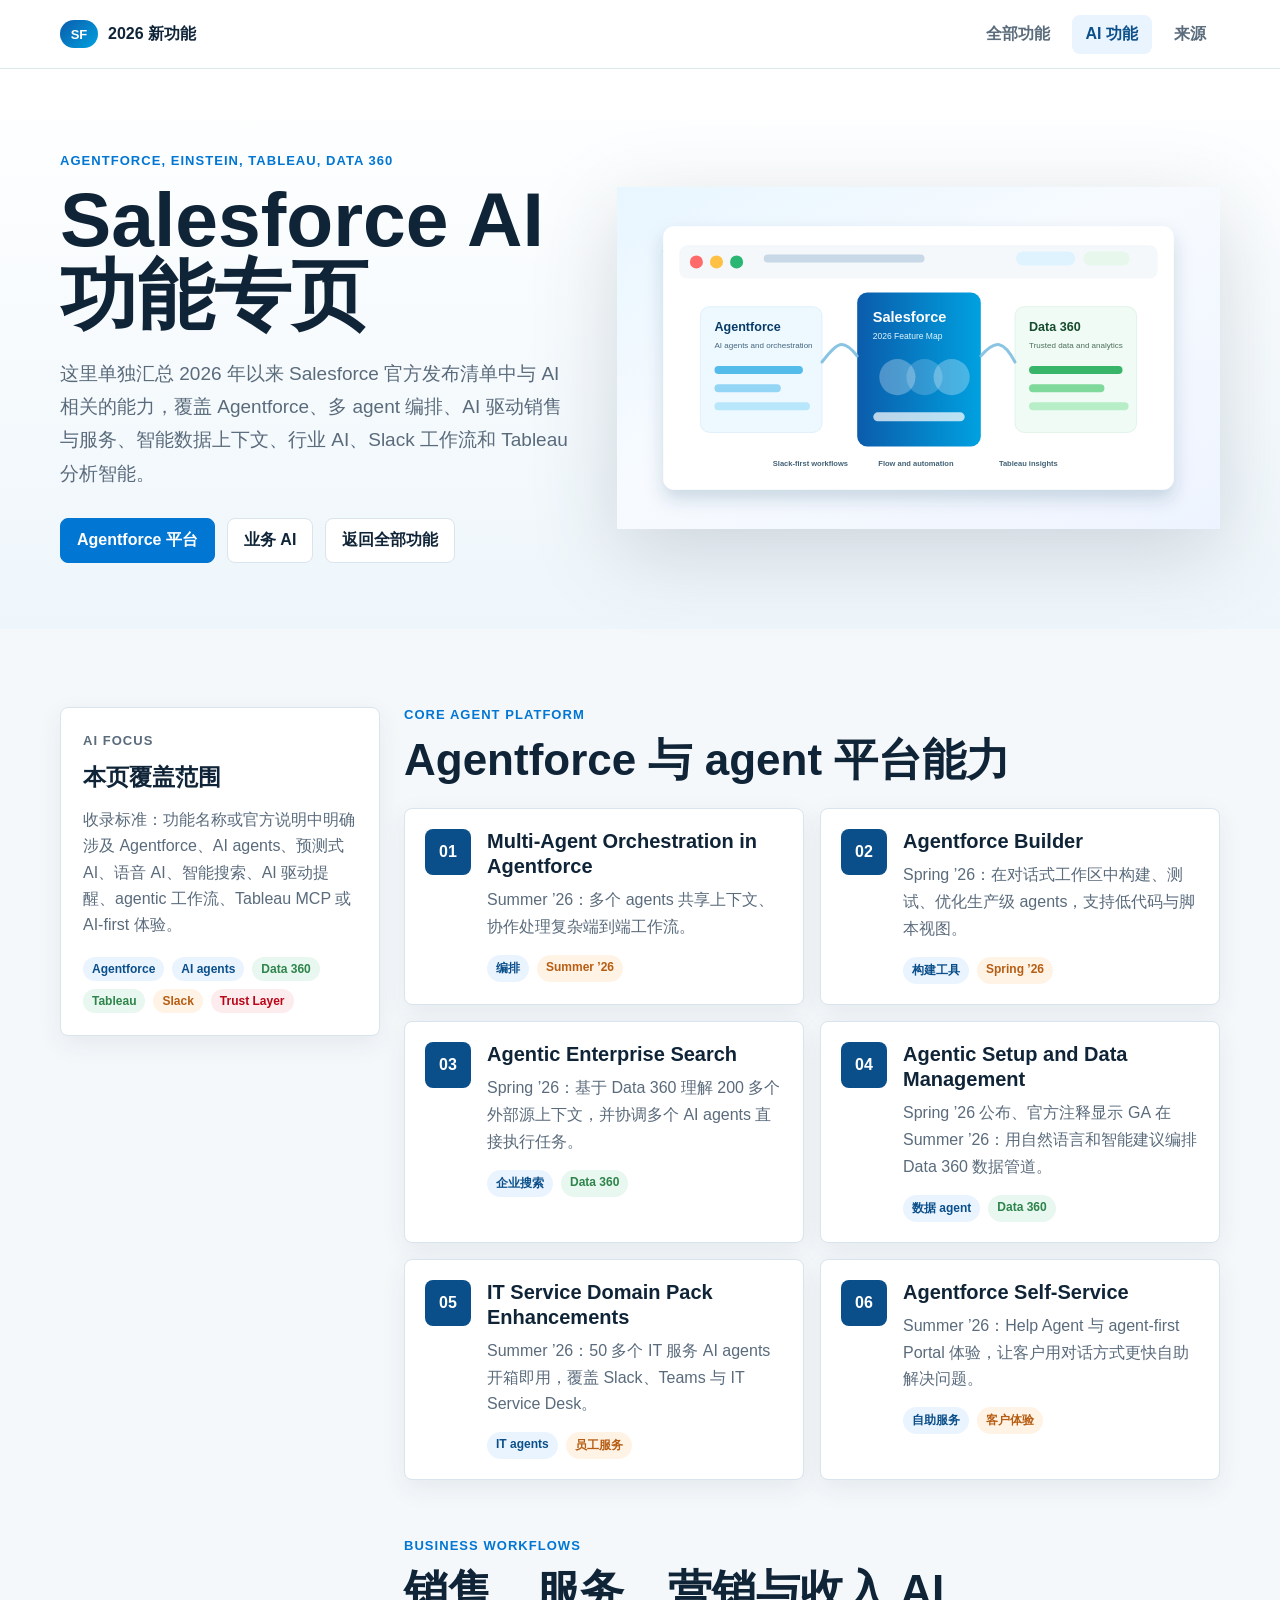
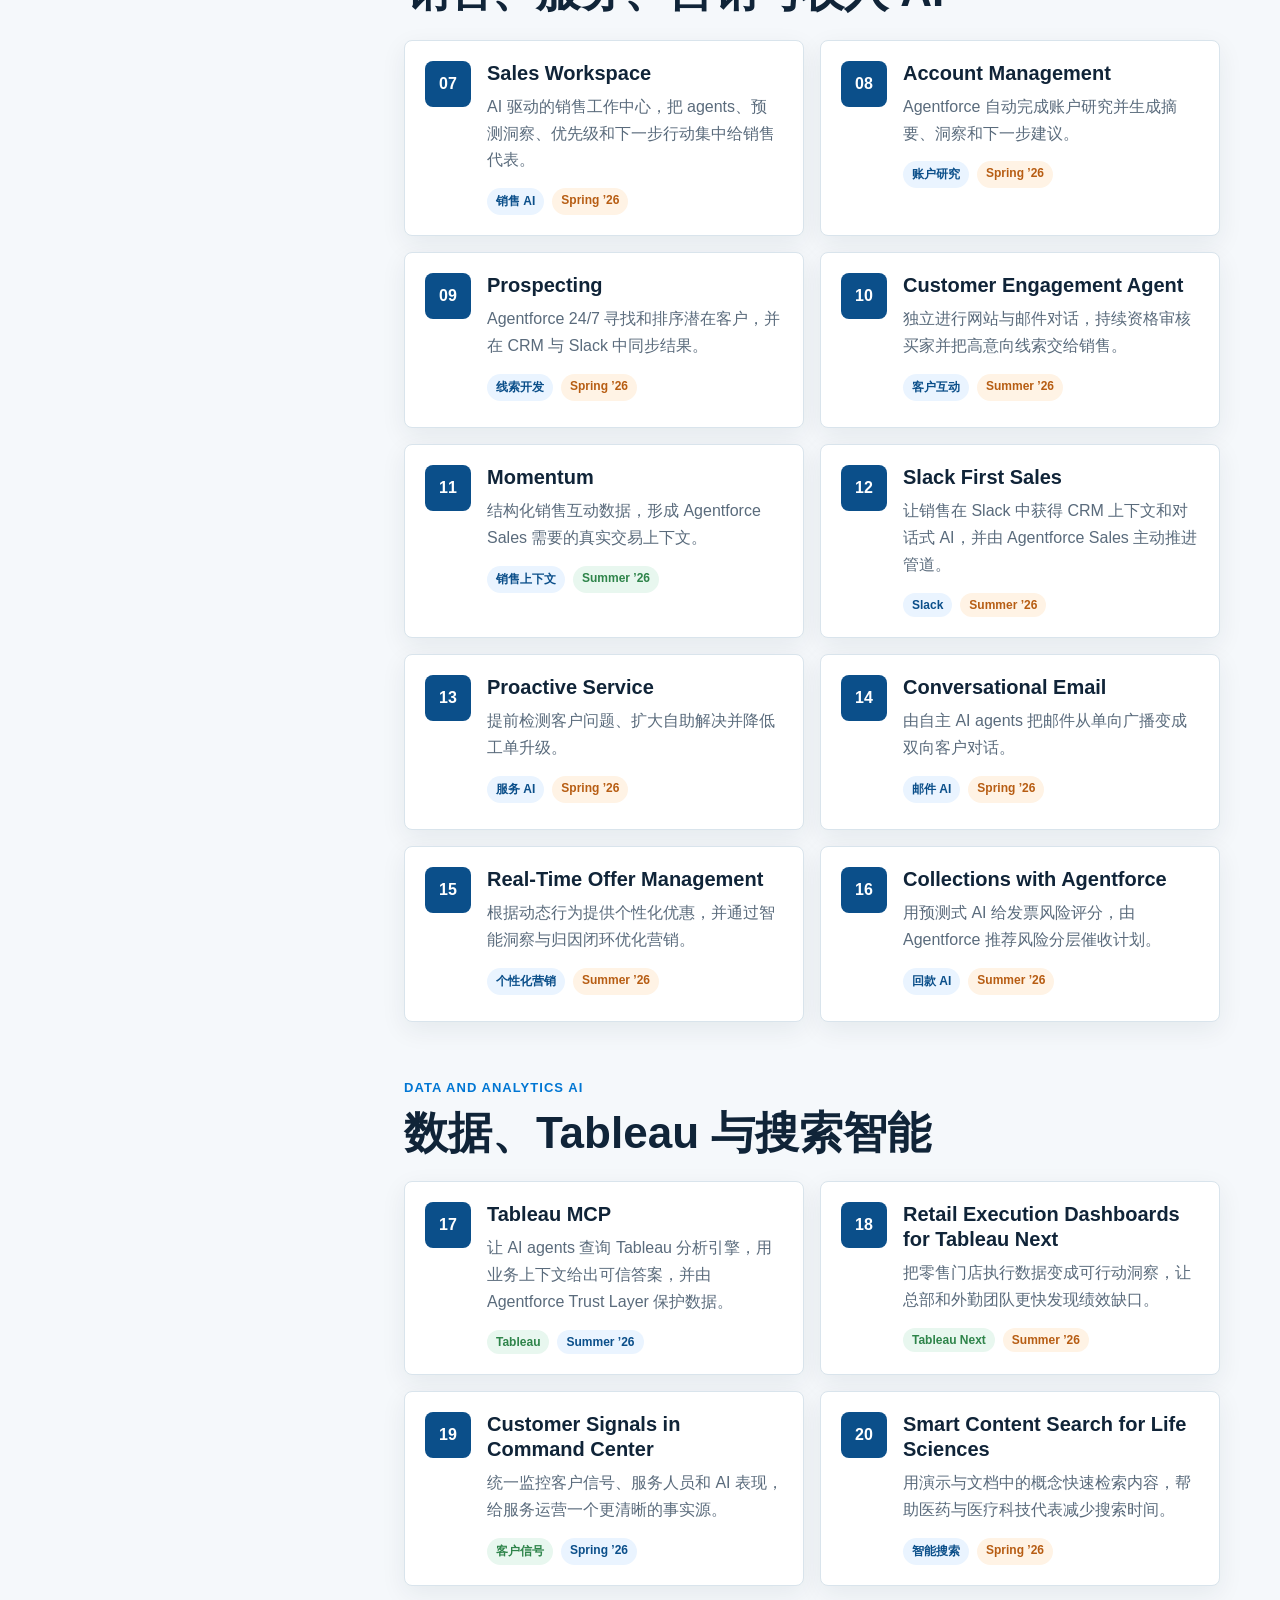
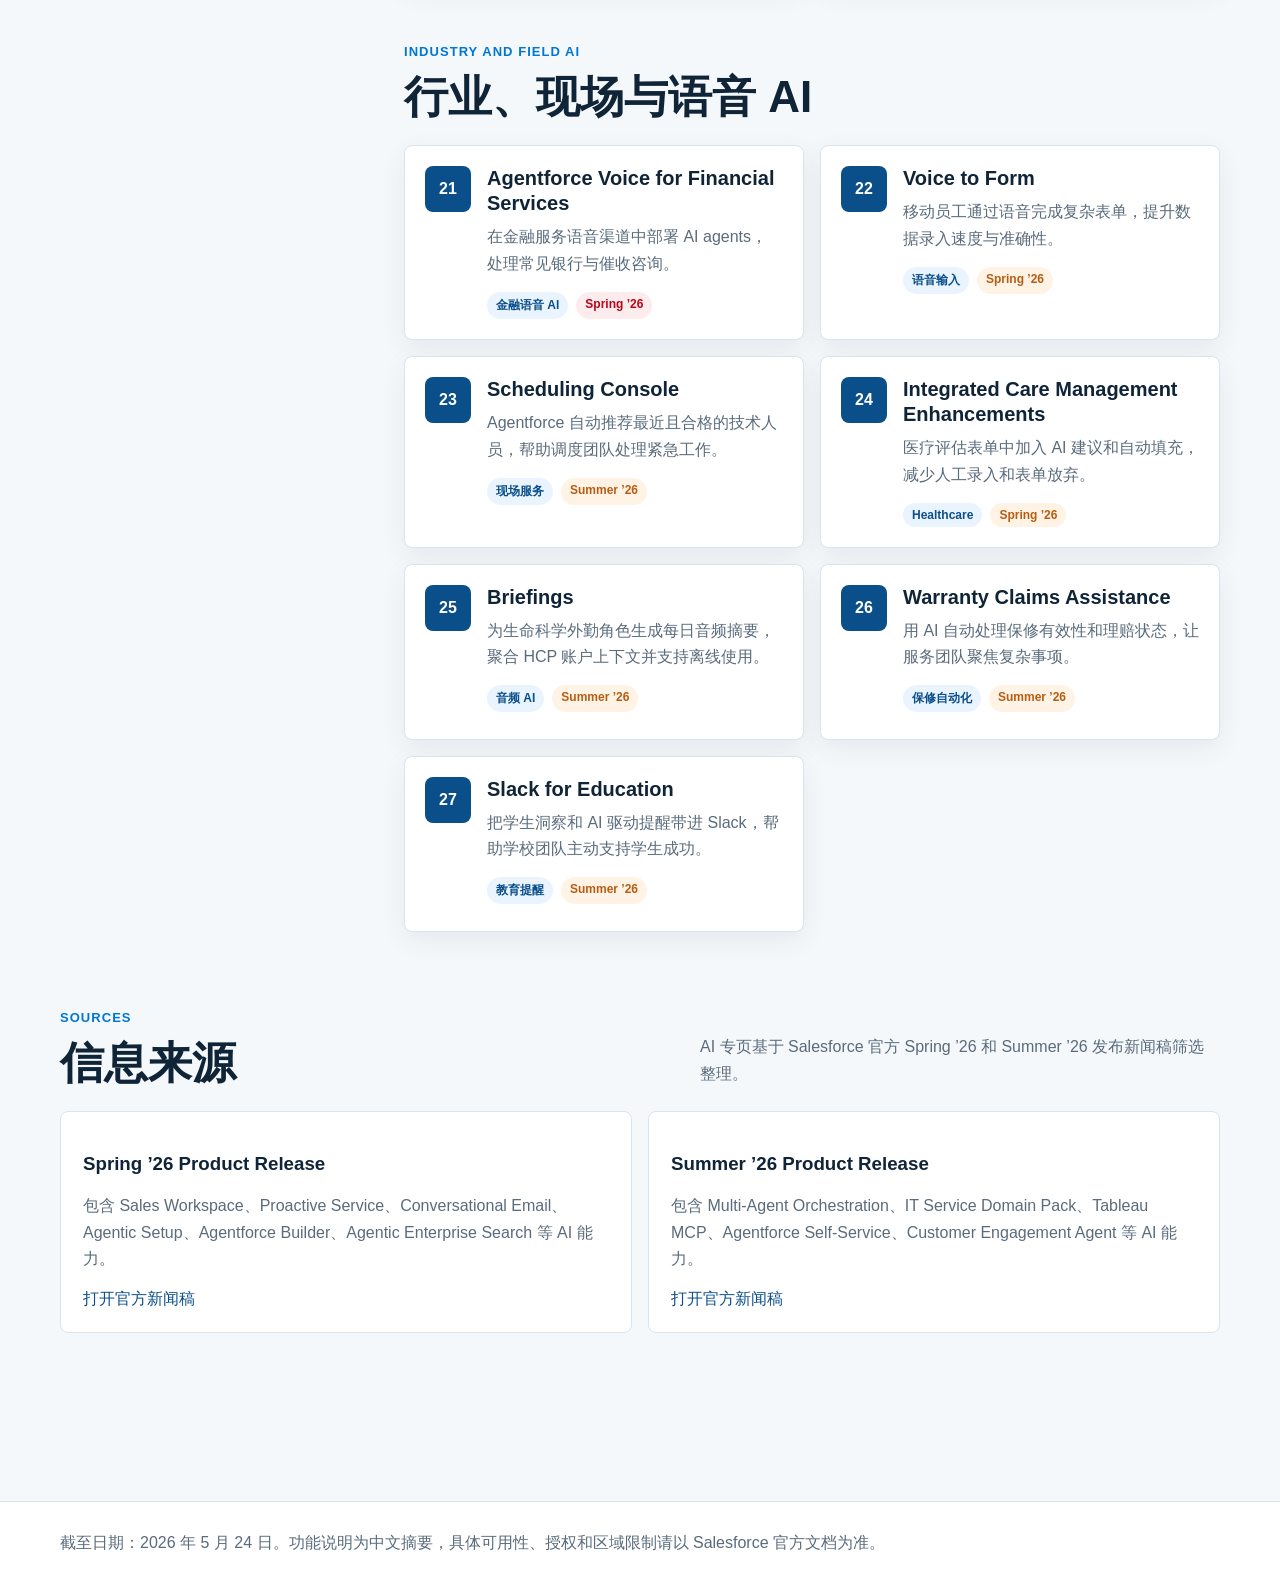
==== ai.html @ 155c59ca "Initial GitHub Pages site" ====
<!doctype html>
<html lang="zh-CN">
  <head>
    <meta charset="utf-8">
    <meta name="viewport" content="width=device-width, initial-scale=1">
    <title>Salesforce 2026 AI 功能专页</title>
    <link rel="stylesheet" href="styles.css">
  </head>
  <body>
    <header class="site-header">
      <nav class="nav" aria-label="主导航">
        <a class="brand" href="index.html" aria-label="Salesforce 2026 新功能">
          <span class="brand-mark">SF</span>
          <span>2026 新功能</span>
        </a>
        <div class="nav-links">
          <a href="index.html">全部功能</a>
          <a href="ai.html" aria-current="page">AI 功能</a>
          <a href="#sources">来源</a>
        </div>
      </nav>
    </header>

    <main>
      <section class="hero">
        <div class="hero-inner">
          <div>
            <p class="eyebrow">Agentforce, Einstein, Tableau, Data 360</p>
            <h1>Salesforce AI 功能专页</h1>
            <p class="lead">这里单独汇总 2026 年以来 Salesforce 官方发布清单中与 AI 相关的能力，覆盖 Agentforce、多 agent 编排、AI 驱动销售与服务、智能数据上下文、行业 AI、Slack 工作流和 Tableau 分析智能。</p>
            <div class="hero-actions">
              <a class="button primary" href="#agentforce">Agentforce 平台</a>
              <a class="button" href="#business-ai">业务 AI</a>
              <a class="button" href="index.html">返回全部功能</a>
            </div>
          </div>
          <img class="hero-visual" src="assets/salesforce-release-map.svg" alt="Salesforce AI 能力地图">
        </div>
      </section>

      <section class="section">
        <div class="ai-layout">
          <aside class="side-panel">
            <p class="eyebrow">AI Focus</p>
            <h2>本页覆盖范围</h2>
            <p>收录标准：功能名称或官方说明中明确涉及 Agentforce、AI agents、预测式 AI、语音 AI、智能搜索、AI 驱动提醒、agentic 工作流、Tableau MCP 或 AI-first 体验。</p>
            <div class="pill-list">
              <span class="tag ai">Agentforce</span>
              <span class="tag ai">AI agents</span>
              <span class="tag data">Data 360</span>
              <span class="tag data">Tableau</span>
              <span class="tag ops">Slack</span>
              <span class="tag security">Trust Layer</span>
            </div>
          </aside>

          <div>
            <div id="agentforce" class="section-header">
              <div>
                <p class="eyebrow">Core agent platform</p>
                <h2>Agentforce 与 agent 平台能力</h2>
              </div>
            </div>
            <div class="release-grid">
              <article class="feature-card">
                <span class="rank">01</span>
                <div>
                  <h3>Multi-Agent Orchestration in Agentforce</h3>
                  <p>Summer ’26：多个 agents 共享上下文、协作处理复杂端到端工作流。</p>
                  <div class="tags"><span class="tag ai">编排</span><span class="tag ops">Summer ’26</span></div>
                </div>
              </article>
              <article class="feature-card">
                <span class="rank">02</span>
                <div>
                  <h3>Agentforce Builder</h3>
                  <p>Spring ’26：在对话式工作区中构建、测试、优化生产级 agents，支持低代码与脚本视图。</p>
                  <div class="tags"><span class="tag ai">构建工具</span><span class="tag ops">Spring ’26</span></div>
                </div>
              </article>
              <article class="feature-card">
                <span class="rank">03</span>
                <div>
                  <h3>Agentic Enterprise Search</h3>
                  <p>Spring ’26：基于 Data 360 理解 200 多个外部源上下文，并协调多个 AI agents 直接执行任务。</p>
                  <div class="tags"><span class="tag ai">企业搜索</span><span class="tag data">Data 360</span></div>
                </div>
              </article>
              <article class="feature-card">
                <span class="rank">04</span>
                <div>
                  <h3>Agentic Setup and Data Management</h3>
                  <p>Spring ’26 公布、官方注释显示 GA 在 Summer ’26：用自然语言和智能建议编排 Data 360 数据管道。</p>
                  <div class="tags"><span class="tag ai">数据 agent</span><span class="tag data">Data 360</span></div>
                </div>
              </article>
              <article class="feature-card">
                <span class="rank">05</span>
                <div>
                  <h3>IT Service Domain Pack Enhancements</h3>
                  <p>Summer ’26：50 多个 IT 服务 AI agents 开箱即用，覆盖 Slack、Teams 与 IT Service Desk。</p>
                  <div class="tags"><span class="tag ai">IT agents</span><span class="tag ops">员工服务</span></div>
                </div>
              </article>
              <article class="feature-card">
                <span class="rank">06</span>
                <div>
                  <h3>Agentforce Self-Service</h3>
                  <p>Summer ’26：Help Agent 与 agent-first Portal 体验，让客户用对话方式更快自助解决问题。</p>
                  <div class="tags"><span class="tag ai">自助服务</span><span class="tag ops">客户体验</span></div>
                </div>
              </article>
            </div>

            <div id="business-ai" class="section-header" style="margin-top: 58px;">
              <div>
                <p class="eyebrow">Business workflows</p>
                <h2>销售、服务、营销与收入 AI</h2>
              </div>
            </div>
            <div class="release-grid">
              <article class="feature-card">
                <span class="rank">07</span>
                <div>
                  <h3>Sales Workspace</h3>
                  <p>AI 驱动的销售工作中心，把 agents、预测洞察、优先级和下一步行动集中给销售代表。</p>
                  <div class="tags"><span class="tag ai">销售 AI</span><span class="tag ops">Spring ’26</span></div>
                </div>
              </article>
              <article class="feature-card">
                <span class="rank">08</span>
                <div>
                  <h3>Account Management</h3>
                  <p>Agentforce 自动完成账户研究并生成摘要、洞察和下一步建议。</p>
                  <div class="tags"><span class="tag ai">账户研究</span><span class="tag ops">Spring ’26</span></div>
                </div>
              </article>
              <article class="feature-card">
                <span class="rank">09</span>
                <div>
                  <h3>Prospecting</h3>
                  <p>Agentforce 24/7 寻找和排序潜在客户，并在 CRM 与 Slack 中同步结果。</p>
                  <div class="tags"><span class="tag ai">线索开发</span><span class="tag ops">Spring ’26</span></div>
                </div>
              </article>
              <article class="feature-card">
                <span class="rank">10</span>
                <div>
                  <h3>Customer Engagement Agent</h3>
                  <p>独立进行网站与邮件对话，持续资格审核买家并把高意向线索交给销售。</p>
                  <div class="tags"><span class="tag ai">客户互动</span><span class="tag ops">Summer ’26</span></div>
                </div>
              </article>
              <article class="feature-card">
                <span class="rank">11</span>
                <div>
                  <h3>Momentum</h3>
                  <p>结构化销售互动数据，形成 Agentforce Sales 需要的真实交易上下文。</p>
                  <div class="tags"><span class="tag ai">销售上下文</span><span class="tag data">Summer ’26</span></div>
                </div>
              </article>
              <article class="feature-card">
                <span class="rank">12</span>
                <div>
                  <h3>Slack First Sales</h3>
                  <p>让销售在 Slack 中获得 CRM 上下文和对话式 AI，并由 Agentforce Sales 主动推进管道。</p>
                  <div class="tags"><span class="tag ai">Slack</span><span class="tag ops">Summer ’26</span></div>
                </div>
              </article>
              <article class="feature-card">
                <span class="rank">13</span>
                <div>
                  <h3>Proactive Service</h3>
                  <p>提前检测客户问题、扩大自助解决并降低工单升级。</p>
                  <div class="tags"><span class="tag ai">服务 AI</span><span class="tag ops">Spring ’26</span></div>
                </div>
              </article>
              <article class="feature-card">
                <span class="rank">14</span>
                <div>
                  <h3>Conversational Email</h3>
                  <p>由自主 AI agents 把邮件从单向广播变成双向客户对话。</p>
                  <div class="tags"><span class="tag ai">邮件 AI</span><span class="tag ops">Spring ’26</span></div>
                </div>
              </article>
              <article class="feature-card">
                <span class="rank">15</span>
                <div>
                  <h3>Real-Time Offer Management</h3>
                  <p>根据动态行为提供个性化优惠，并通过智能洞察与归因闭环优化营销。</p>
                  <div class="tags"><span class="tag ai">个性化营销</span><span class="tag ops">Summer ’26</span></div>
                </div>
              </article>
              <article class="feature-card">
                <span class="rank">16</span>
                <div>
                  <h3>Collections with Agentforce</h3>
                  <p>用预测式 AI 给发票风险评分，由 Agentforce 推荐风险分层催收计划。</p>
                  <div class="tags"><span class="tag ai">回款 AI</span><span class="tag ops">Summer ’26</span></div>
                </div>
              </article>
            </div>

            <div id="data-ai" class="section-header" style="margin-top: 58px;">
              <div>
                <p class="eyebrow">Data and analytics AI</p>
                <h2>数据、Tableau 与搜索智能</h2>
              </div>
            </div>
            <div class="release-grid">
              <article class="feature-card">
                <span class="rank">17</span>
                <div>
                  <h3>Tableau MCP</h3>
                  <p>让 AI agents 查询 Tableau 分析引擎，用业务上下文给出可信答案，并由 Agentforce Trust Layer 保护数据。</p>
                  <div class="tags"><span class="tag data">Tableau</span><span class="tag ai">Summer ’26</span></div>
                </div>
              </article>
              <article class="feature-card">
                <span class="rank">18</span>
                <div>
                  <h3>Retail Execution Dashboards for Tableau Next</h3>
                  <p>把零售门店执行数据变成可行动洞察，让总部和外勤团队更快发现绩效缺口。</p>
                  <div class="tags"><span class="tag data">Tableau Next</span><span class="tag ops">Summer ’26</span></div>
                </div>
              </article>
              <article class="feature-card">
                <span class="rank">19</span>
                <div>
                  <h3>Customer Signals in Command Center</h3>
                  <p>统一监控客户信号、服务人员和 AI 表现，给服务运营一个更清晰的事实源。</p>
                  <div class="tags"><span class="tag data">客户信号</span><span class="tag ai">Spring ’26</span></div>
                </div>
              </article>
              <article class="feature-card">
                <span class="rank">20</span>
                <div>
                  <h3>Smart Content Search for Life Sciences</h3>
                  <p>用演示与文档中的概念快速检索内容，帮助医药与医疗科技代表减少搜索时间。</p>
                  <div class="tags"><span class="tag ai">智能搜索</span><span class="tag ops">Spring ’26</span></div>
                </div>
              </article>
            </div>

            <div id="industry-ai" class="section-header" style="margin-top: 58px;">
              <div>
                <p class="eyebrow">Industry and field AI</p>
                <h2>行业、现场与语音 AI</h2>
              </div>
            </div>
            <div class="release-grid">
              <article class="feature-card">
                <span class="rank">21</span>
                <div>
                  <h3>Agentforce Voice for Financial Services</h3>
                  <p>在金融服务语音渠道中部署 AI agents，处理常见银行与催收咨询。</p>
                  <div class="tags"><span class="tag ai">金融语音 AI</span><span class="tag security">Spring ’26</span></div>
                </div>
              </article>
              <article class="feature-card">
                <span class="rank">22</span>
                <div>
                  <h3>Voice to Form</h3>
                  <p>移动员工通过语音完成复杂表单，提升数据录入速度与准确性。</p>
                  <div class="tags"><span class="tag ai">语音输入</span><span class="tag ops">Spring ’26</span></div>
                </div>
              </article>
              <article class="feature-card">
                <span class="rank">23</span>
                <div>
                  <h3>Scheduling Console</h3>
                  <p>Agentforce 自动推荐最近且合格的技术人员，帮助调度团队处理紧急工作。</p>
                  <div class="tags"><span class="tag ai">现场服务</span><span class="tag ops">Summer ’26</span></div>
                </div>
              </article>
              <article class="feature-card">
                <span class="rank">24</span>
                <div>
                  <h3>Integrated Care Management Enhancements</h3>
                  <p>医疗评估表单中加入 AI 建议和自动填充，减少人工录入和表单放弃。</p>
                  <div class="tags"><span class="tag ai">Healthcare</span><span class="tag ops">Spring ’26</span></div>
                </div>
              </article>
              <article class="feature-card">
                <span class="rank">25</span>
                <div>
                  <h3>Briefings</h3>
                  <p>为生命科学外勤角色生成每日音频摘要，聚合 HCP 账户上下文并支持离线使用。</p>
                  <div class="tags"><span class="tag ai">音频 AI</span><span class="tag ops">Summer ’26</span></div>
                </div>
              </article>
              <article class="feature-card">
                <span class="rank">26</span>
                <div>
                  <h3>Warranty Claims Assistance</h3>
                  <p>用 AI 自动处理保修有效性和理赔状态，让服务团队聚焦复杂事项。</p>
                  <div class="tags"><span class="tag ai">保修自动化</span><span class="tag ops">Summer ’26</span></div>
                </div>
              </article>
              <article class="feature-card">
                <span class="rank">27</span>
                <div>
                  <h3>Slack for Education</h3>
                  <p>把学生洞察和 AI 驱动提醒带进 Slack，帮助学校团队主动支持学生成功。</p>
                  <div class="tags"><span class="tag ai">教育提醒</span><span class="tag ops">Summer ’26</span></div>
                </div>
              </article>
            </div>
          </div>
        </div>
      </section>

      <section id="sources" class="section">
        <div class="section-header">
          <div>
            <p class="eyebrow">Sources</p>
            <h2>信息来源</h2>
          </div>
          <p class="section-note">AI 专页基于 Salesforce 官方 Spring ’26 和 Summer ’26 发布新闻稿筛选整理。</p>
        </div>
        <div class="source-list">
          <article class="source-item">
            <h3>Spring ’26 Product Release</h3>
            <p>包含 Sales Workspace、Proactive Service、Conversational Email、Agentic Setup、Agentforce Builder、Agentic Enterprise Search 等 AI 能力。</p>
            <a href="https://www.salesforce.com/news/stories/spring-2026-product-release-announcement/" target="_blank" rel="noreferrer">打开官方新闻稿</a>
          </article>
          <article class="source-item">
            <h3>Summer ’26 Product Release</h3>
            <p>包含 Multi-Agent Orchestration、IT Service Domain Pack、Tableau MCP、Agentforce Self-Service、Customer Engagement Agent 等 AI 能力。</p>
            <a href="https://www.salesforce.com/news/stories/summer-2026-product-release-announcement/" target="_blank" rel="noreferrer">打开官方新闻稿</a>
          </article>
        </div>
      </section>
    </main>

    <footer class="site-footer">
      <p>截至日期：2026 年 5 月 24 日。功能说明为中文摘要，具体可用性、授权和区域限制请以 Salesforce 官方文档为准。</p>
    </footer>
  </body>
</html>
---- styles.css ----
:root {
  --ink: #102438;
  --muted: #5a6b7c;
  --line: #d9e4ec;
  --paper: #ffffff;
  --wash: #f5f8fb;
  --blue: #0176d3;
  --deep-blue: #0b4f8a;
  --teal: #0d9488;
  --green: #2e844a;
  --orange: #b75d13;
  --red: #ba0517;
  --shadow: 0 18px 48px rgba(16, 36, 56, 0.12);
}

* {
  box-sizing: border-box;
}

html {
  scroll-behavior: smooth;
}

body {
  margin: 0;
  color: var(--ink);
  background: var(--wash);
  font-family: Inter, "Segoe UI", "Microsoft YaHei", Arial, sans-serif;
  letter-spacing: 0;
}

a {
  color: var(--deep-blue);
  text-decoration: none;
}

a:hover {
  text-decoration: underline;
}

.site-header {
  position: sticky;
  top: 0;
  z-index: 10;
  border-bottom: 1px solid rgba(217, 228, 236, 0.9);
  background: rgba(255, 255, 255, 0.92);
  backdrop-filter: blur(12px);
}

.nav {
  display: flex;
  align-items: center;
  justify-content: space-between;
  width: min(1160px, calc(100% - 32px));
  min-height: 68px;
  margin: 0 auto;
  gap: 20px;
}

.brand {
  display: flex;
  align-items: center;
  gap: 10px;
  font-weight: 800;
  color: var(--ink);
}

.brand-mark {
  display: grid;
  place-items: center;
  width: 38px;
  height: 28px;
  border-radius: 14px;
  color: white;
  background: linear-gradient(135deg, #0b5cab, #00a1e0);
  font-size: 13px;
}

.nav-links {
  display: flex;
  align-items: center;
  gap: 8px;
}

.nav-links a {
  min-height: 38px;
  padding: 9px 14px;
  border-radius: 8px;
  color: var(--muted);
  font-weight: 700;
}

.nav-links a[aria-current="page"],
.nav-links a:hover {
  background: #eaf4ff;
  color: var(--deep-blue);
  text-decoration: none;
}

.hero {
  background: linear-gradient(180deg, #ffffff 0%, #eef6fb 100%);
}

.hero-inner {
  display: grid;
  grid-template-columns: minmax(0, 0.92fr) minmax(360px, 1.08fr);
  align-items: center;
  gap: 44px;
  width: min(1160px, calc(100% - 32px));
  min-height: 560px;
  margin: 0 auto;
  padding: 52px 0 34px;
}

.eyebrow {
  margin: 0 0 14px;
  color: var(--blue);
  font-size: 13px;
  font-weight: 800;
  letter-spacing: 0.08em;
  text-transform: uppercase;
}

h1 {
  max-width: 760px;
  margin: 0;
  font-size: clamp(40px, 6vw, 78px);
  line-height: 0.98;
  letter-spacing: 0;
}

.lead {
  max-width: 680px;
  margin: 24px 0 0;
  color: var(--muted);
  font-size: 19px;
  line-height: 1.75;
}

.hero-actions {
  display: flex;
  flex-wrap: wrap;
  gap: 12px;
  margin-top: 28px;
}

.button {
  display: inline-flex;
  align-items: center;
  justify-content: center;
  min-height: 44px;
  padding: 11px 16px;
  border: 1px solid var(--line);
  border-radius: 8px;
  background: var(--paper);
  color: var(--ink);
  font-weight: 800;
}

.button.primary {
  border-color: var(--blue);
  background: var(--blue);
  color: #fff;
}

.hero-visual {
  width: 100%;
  filter: drop-shadow(0 24px 42px rgba(16, 36, 56, 0.16));
}

.metric-strip {
  display: grid;
  grid-template-columns: repeat(4, 1fr);
  width: min(1160px, calc(100% - 32px));
  margin: -16px auto 0;
  border: 1px solid var(--line);
  border-radius: 8px;
  overflow: hidden;
  background: var(--paper);
  box-shadow: var(--shadow);
}

.metric {
  padding: 22px 24px;
  border-right: 1px solid var(--line);
}

.metric:last-child {
  border-right: 0;
}

.metric strong {
  display: block;
  font-size: 28px;
}

.metric span {
  display: block;
  margin-top: 5px;
  color: var(--muted);
  line-height: 1.5;
}

.section {
  width: min(1160px, calc(100% - 32px));
  margin: 0 auto;
  padding: 78px 0 0;
}

.section-header {
  display: flex;
  align-items: end;
  justify-content: space-between;
  gap: 20px;
  margin-bottom: 24px;
}

h2 {
  margin: 0;
  font-size: clamp(28px, 4vw, 44px);
  line-height: 1.1;
}

.section-note {
  max-width: 520px;
  margin: 0;
  color: var(--muted);
  line-height: 1.65;
}

.release-grid {
  display: grid;
  grid-template-columns: repeat(2, minmax(0, 1fr));
  gap: 16px;
}

.feature-card {
  display: grid;
  grid-template-columns: auto 1fr;
  gap: 16px;
  min-height: 176px;
  padding: 20px;
  border: 1px solid var(--line);
  border-radius: 8px;
  background: var(--paper);
  box-shadow: 0 8px 26px rgba(16, 36, 56, 0.07);
}

.rank {
  display: grid;
  place-items: center;
  width: 46px;
  height: 46px;
  border-radius: 8px;
  color: #fff;
  background: var(--deep-blue);
  font-weight: 900;
}

.feature-card h3 {
  margin: 0 0 8px;
  font-size: 20px;
  line-height: 1.25;
}

.feature-card p {
  margin: 0;
  color: var(--muted);
  line-height: 1.68;
}

.tags {
  display: flex;
  flex-wrap: wrap;
  gap: 8px;
  margin-top: 14px;
}

.tag {
  padding: 5px 9px;
  border-radius: 999px;
  background: #eef4f8;
  color: #41576b;
  font-size: 12px;
  font-weight: 800;
}

.tag.ai {
  background: #eaf4ff;
  color: var(--deep-blue);
}

.tag.data {
  background: #e8f7ef;
  color: var(--green);
}

.tag.ops {
  background: #fff3e5;
  color: var(--orange);
}

.tag.security {
  background: #fdecee;
  color: var(--red);
}

.release-spring .rank {
  background: var(--deep-blue);
}

.release-summer .rank {
  background: var(--teal);
}

.ai-layout {
  display: grid;
  grid-template-columns: 320px minmax(0, 1fr);
  gap: 24px;
}

.side-panel {
  position: sticky;
  top: 92px;
  align-self: start;
  padding: 22px;
  border: 1px solid var(--line);
  border-radius: 8px;
  background: var(--paper);
  box-shadow: 0 8px 26px rgba(16, 36, 56, 0.07);
}

.side-panel h2 {
  font-size: 23px;
}

.side-panel p,
.source-list p {
  color: var(--muted);
  line-height: 1.65;
}

.pill-list {
  display: flex;
  flex-wrap: wrap;
  gap: 8px;
  margin-top: 18px;
}

.source-list {
  display: grid;
  grid-template-columns: repeat(2, minmax(0, 1fr));
  gap: 16px;
  padding-bottom: 84px;
}

.source-item {
  padding: 22px;
  border: 1px solid var(--line);
  border-radius: 8px;
  background: var(--paper);
}

.site-footer {
  margin-top: 84px;
  padding: 28px 0;
  border-top: 1px solid var(--line);
  background: #fff;
  color: var(--muted);
}

.site-footer p {
  width: min(1160px, calc(100% - 32px));
  margin: 0 auto;
  line-height: 1.6;
}

@media (max-width: 900px) {
  .hero-inner,
  .ai-layout {
    grid-template-columns: 1fr;
  }

  .hero-inner {
    min-height: 0;
  }

  .hero-visual {
    max-width: 720px;
  }

  .metric-strip,
  .release-grid,
  .source-list {
    grid-template-columns: 1fr;
  }

  .metric {
    border-right: 0;
    border-bottom: 1px solid var(--line);
  }

  .metric:last-child {
    border-bottom: 0;
  }

  .side-panel {
    position: static;
  }
}

@media (max-width: 620px) {
  .nav {
    align-items: start;
    flex-direction: column;
    padding: 14px 0;
  }

  .nav-links {
    width: 100%;
  }

  .nav-links a {
    flex: 1;
    text-align: center;
  }

  .hero-inner,
  .section {
    width: min(100% - 24px, 1160px);
  }

  .metric-strip {
    width: min(100% - 24px, 1160px);
  }

  .feature-card {
    grid-template-columns: 1fr;
  }
}
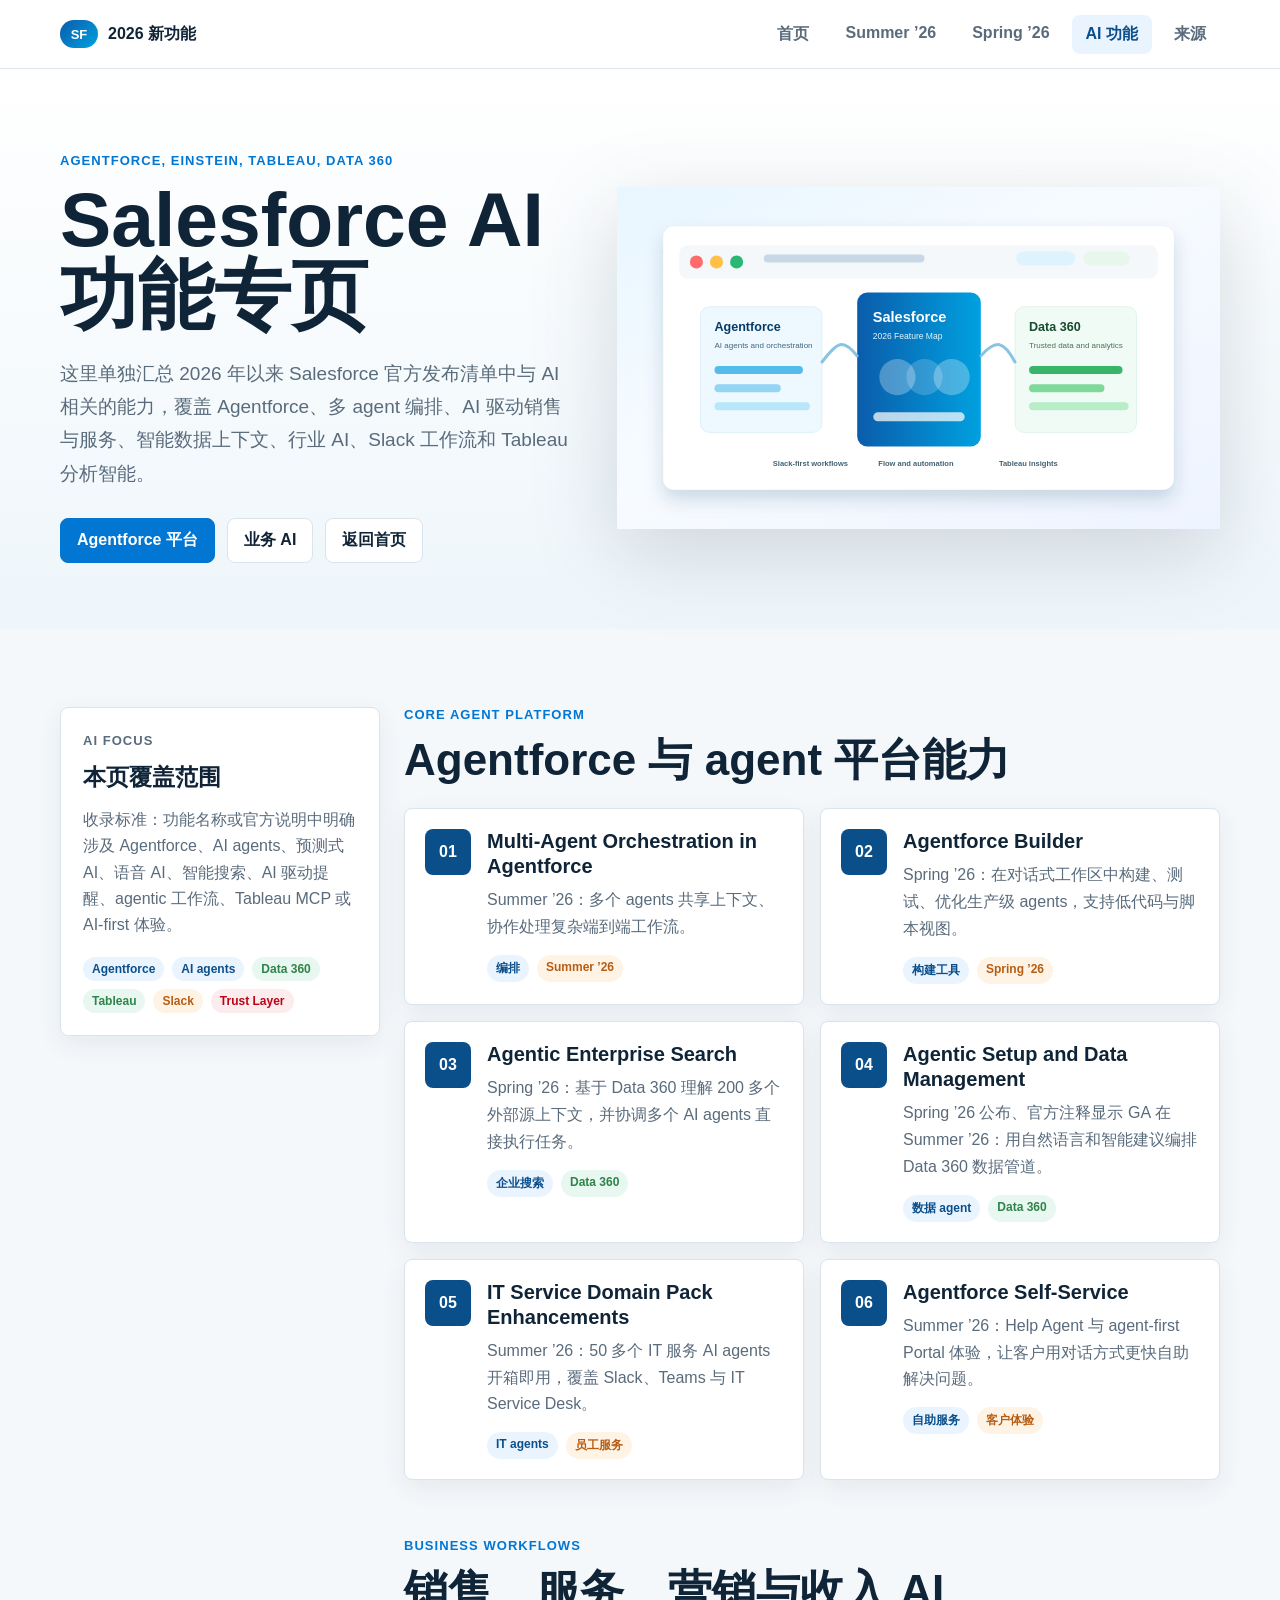
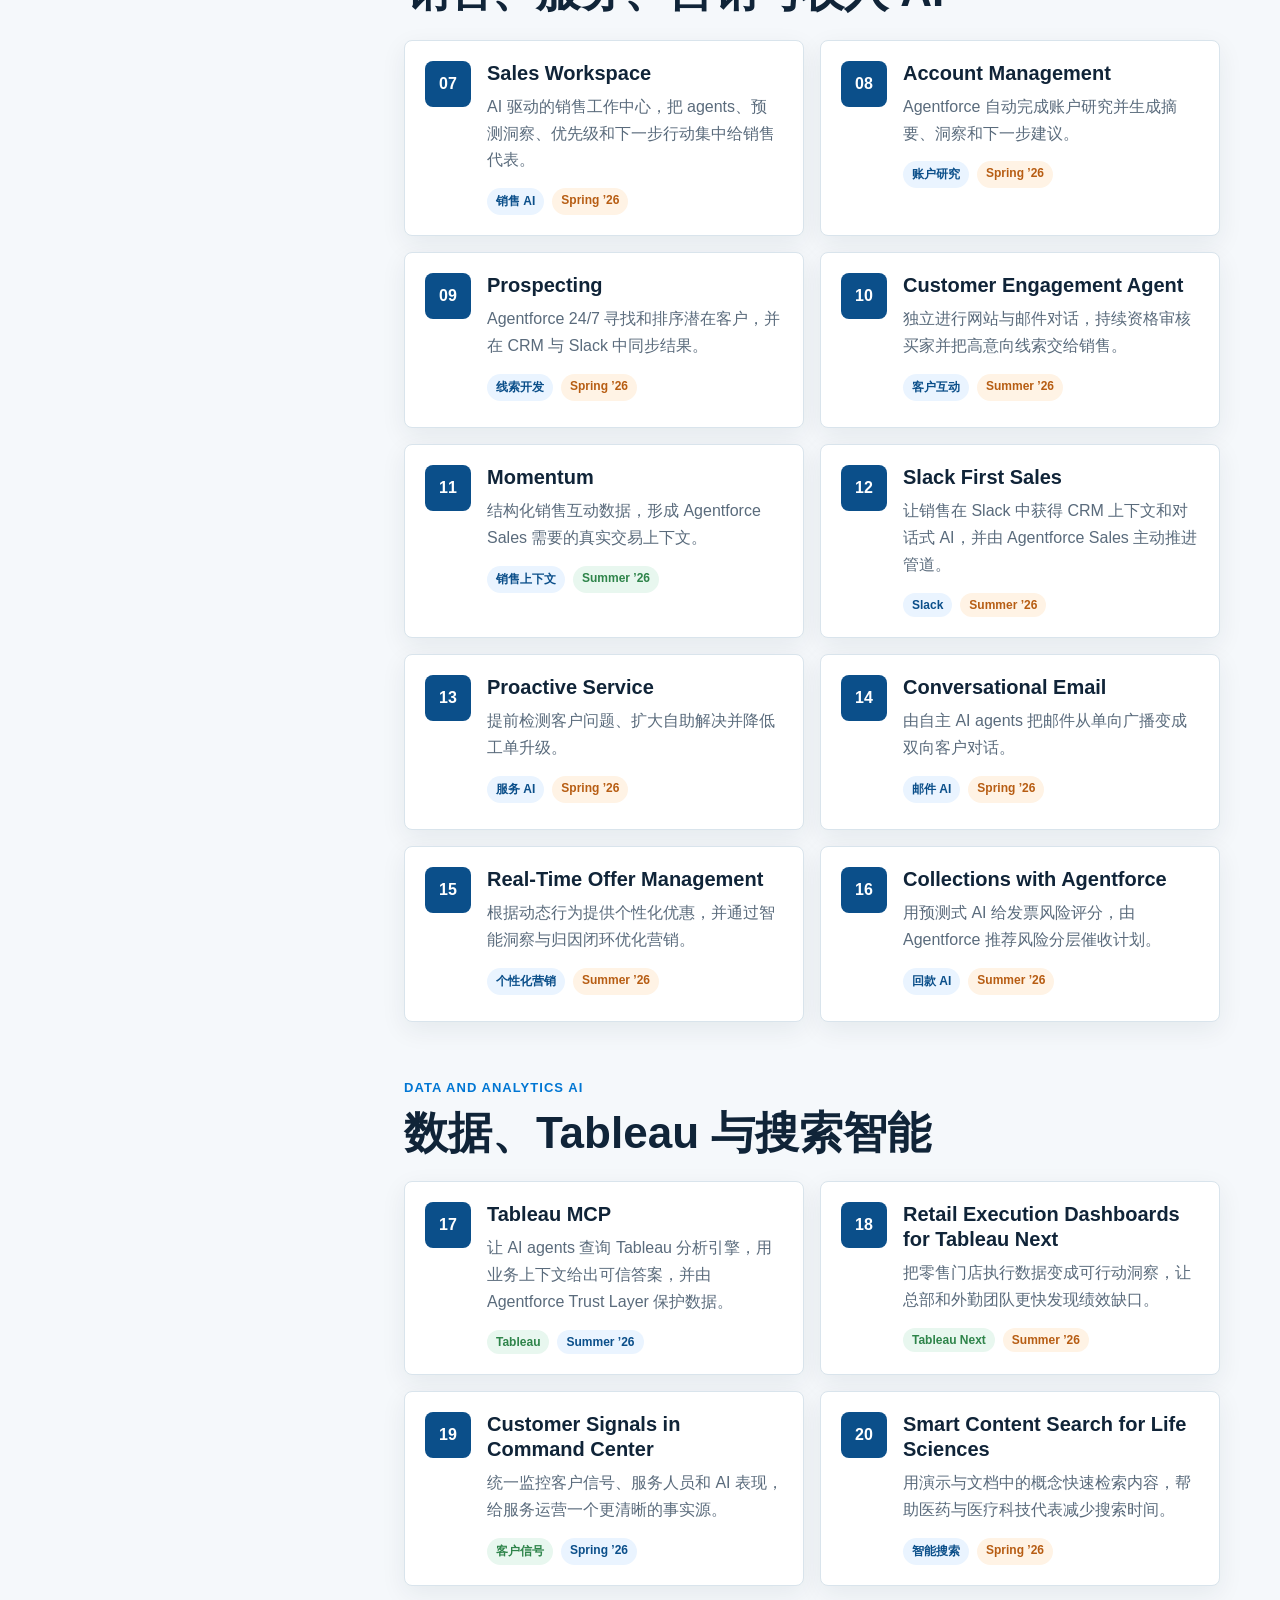
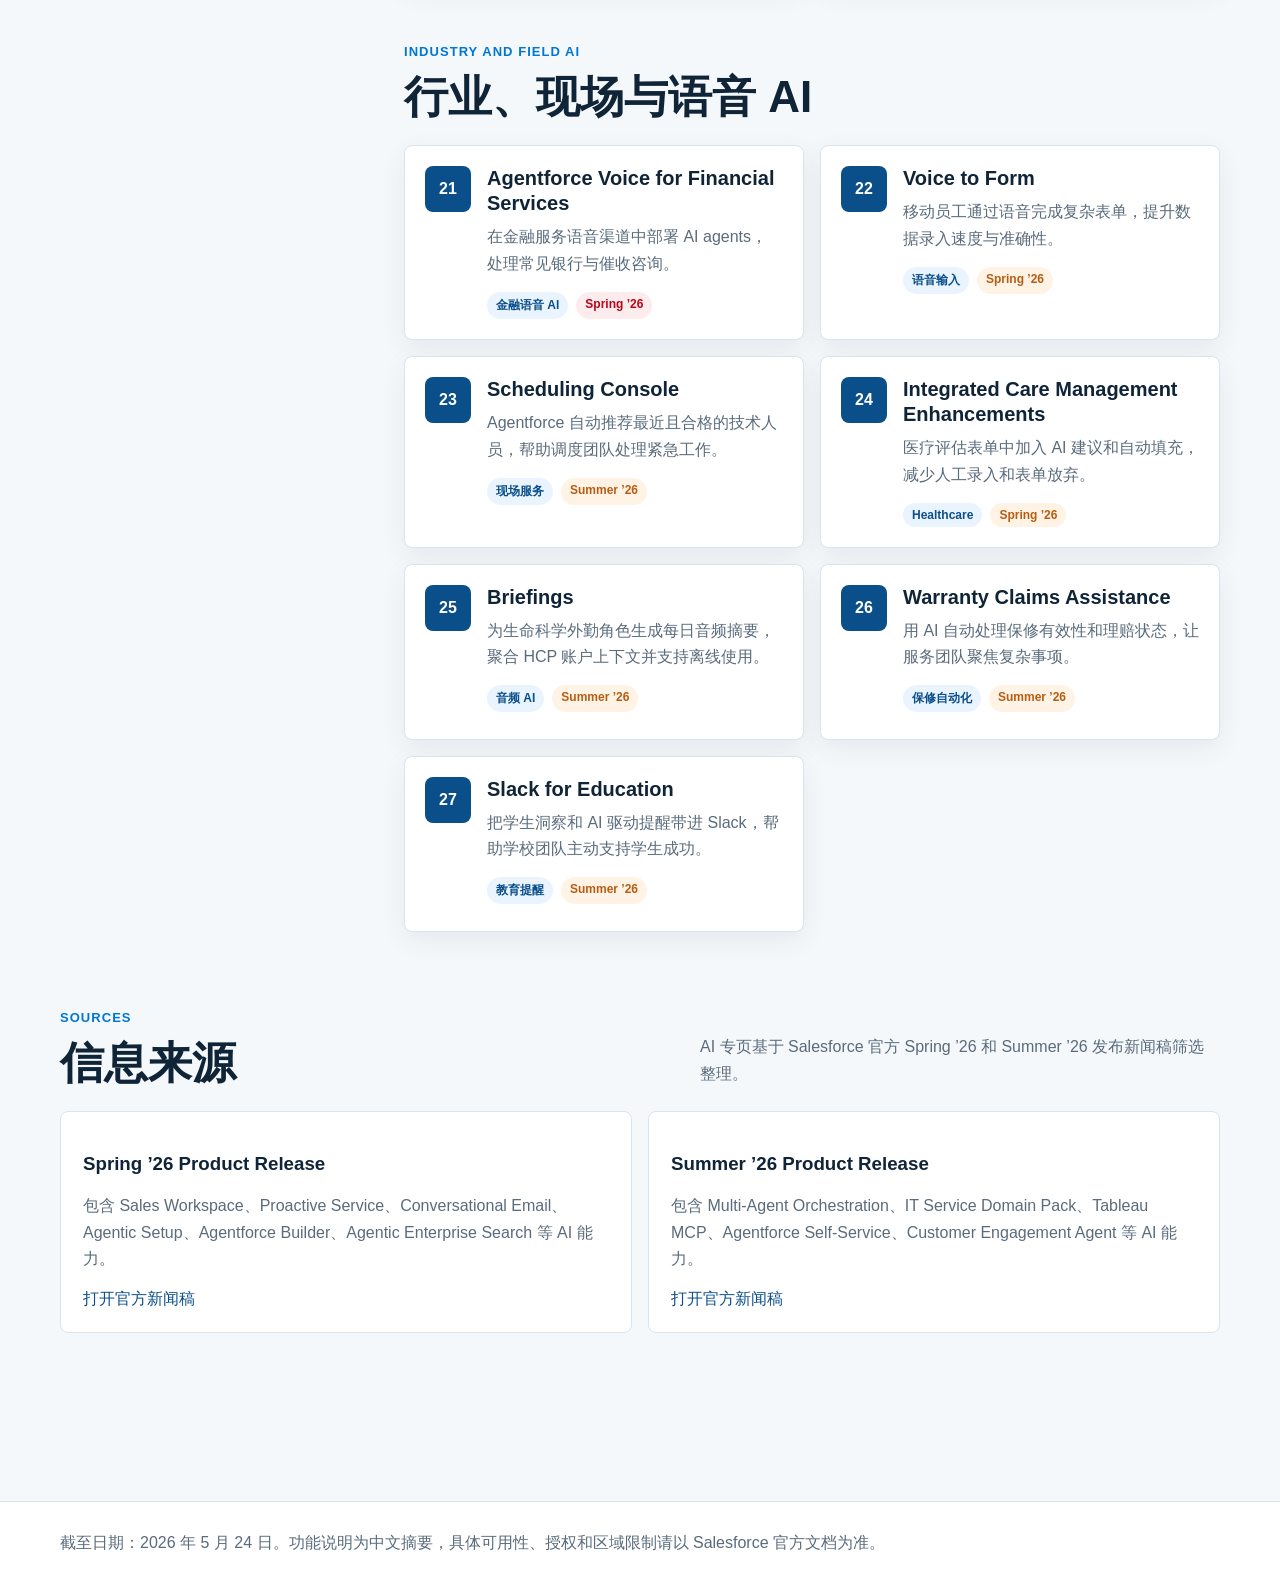
==== commit caa6aeaa: "Split release pages" ====
--- a/ai.html
+++ b/ai.html
@@ -14,7 +14,9 @@
           <span>2026 新功能</span>
         </a>
         <div class="nav-links">
-          <a href="index.html">全部功能</a>
+          <a href="index.html">首页</a>
+          <a href="summer26.html">Summer ’26</a>
+          <a href="spring26.html">Spring ’26</a>
           <a href="ai.html" aria-current="page">AI 功能</a>
           <a href="#sources">来源</a>
         </div>
@@ -31,7 +33,7 @@
             <div class="hero-actions">
               <a class="button primary" href="#agentforce">Agentforce 平台</a>
               <a class="button" href="#business-ai">业务 AI</a>
-              <a class="button" href="index.html">返回全部功能</a>
+              <a class="button" href="index.html">返回首页</a>
             </div>
           </div>
           <img class="hero-visual" src="assets/salesforce-release-map.svg" alt="Salesforce AI 能力地图">
--- a/styles.css
+++ b/styles.css
@@ -354,6 +354,54 @@
   padding-bottom: 84px;
 }
 
+.compact-hero .hero-inner {
+  min-height: 440px;
+}
+
+.choice-grid {
+  display: grid;
+  grid-template-columns: repeat(3, minmax(0, 1fr));
+  gap: 16px;
+}
+
+.choice-card {
+  display: flex;
+  flex-direction: column;
+  min-height: 230px;
+  padding: 24px;
+  border: 1px solid var(--line);
+  border-radius: 8px;
+  background: var(--paper);
+  box-shadow: 0 8px 26px rgba(16, 36, 56, 0.07);
+  color: var(--ink);
+}
+
+.choice-card:hover {
+  border-color: #9acbed;
+  text-decoration: none;
+  transform: translateY(-2px);
+  transition: transform 140ms ease, border-color 140ms ease;
+}
+
+.choice-kicker {
+  color: var(--blue);
+  font-size: 13px;
+  font-weight: 800;
+  text-transform: uppercase;
+}
+
+.choice-card strong {
+  margin-top: 18px;
+  font-size: 27px;
+  line-height: 1.1;
+}
+
+.choice-card p {
+  margin: 16px 0 0;
+  color: var(--muted);
+  line-height: 1.65;
+}
+
 .source-item {
   padding: 22px;
   border: 1px solid var(--line);
@@ -391,6 +439,7 @@
 
   .metric-strip,
   .release-grid,
+  .choice-grid,
   .source-list {
     grid-template-columns: 1fr;
   }
